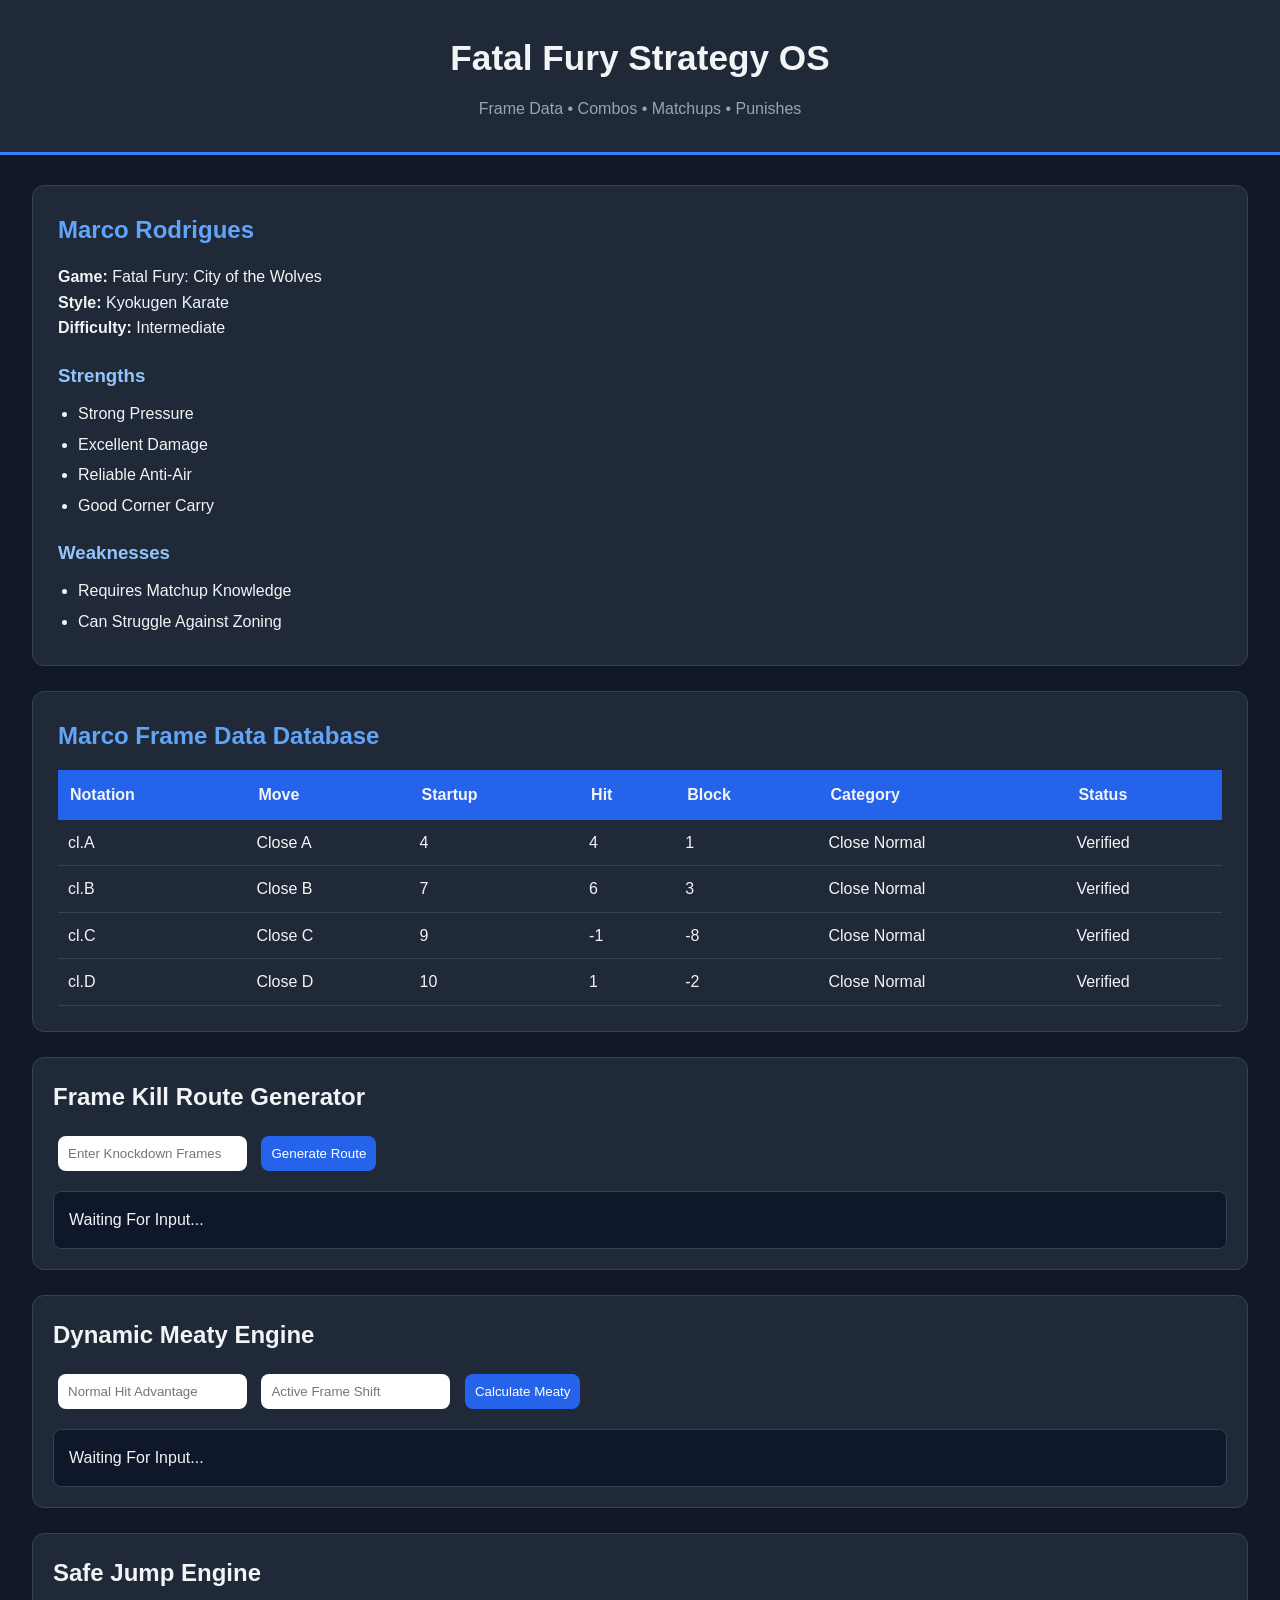
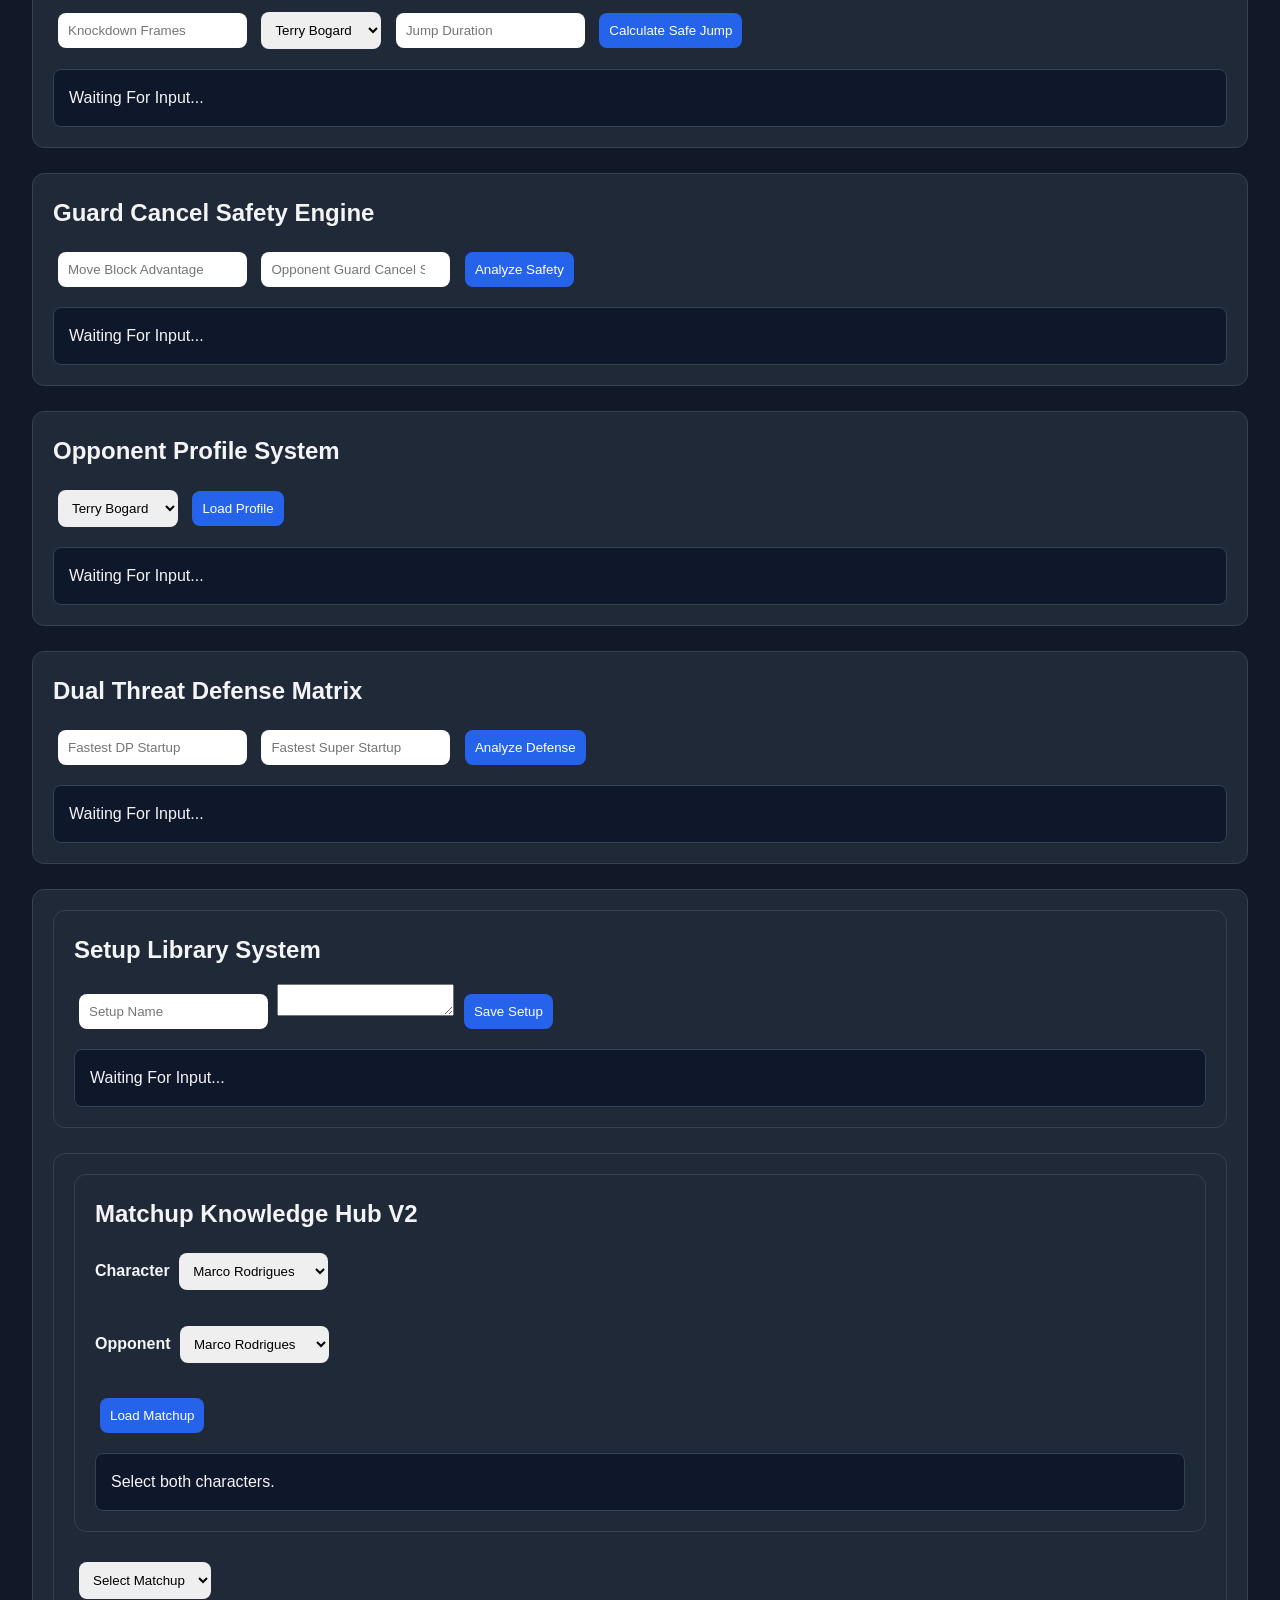
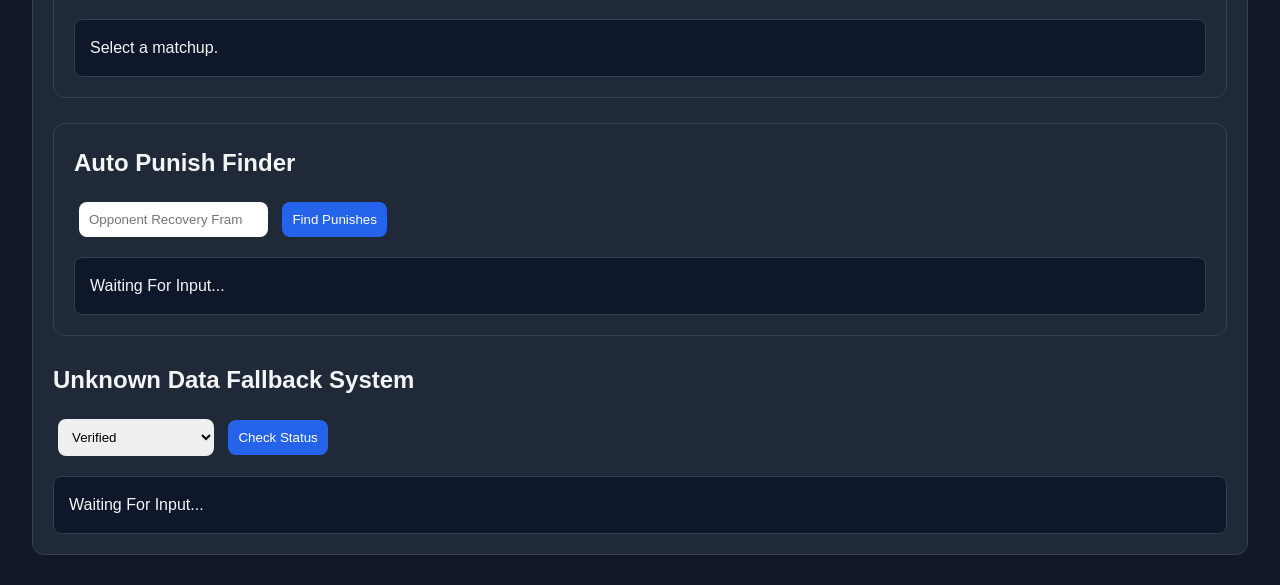
==== index.html @ edb68169 "Update index.html" ====
<!DOCTYPE html>

<html lang="en">

<head>

<meta charset="UTF-8">
<meta name="viewport" content="width=device-width, initial-scale=1.0">

<title>Fatal Fury Strategy OS</title>

<link rel="stylesheet" href="css/style.css">

</head>

<body>

<header class="header">

<h1>Fatal Fury Strategy OS</h1>

<p>Frame Data • Combos • Matchups • Punishes</p>

</header>

<main class="container">

<div id="character-info">
    Loading Character Data...
</div>

<div id="moves-container">
</div>

<!-- FRAME KILL -->

<div class="engine-box">

    <h2>Frame Kill Route Generator</h2>

    <input
        type="number"
        id="knockdownFrames"
        placeholder="Enter Knockdown Frames">

    <button id="frameKillButton">

        Generate Route

    </button>

    <div
        id="frameKillResults"
        class="result-box">

        Waiting For Input...

    </div>

</div>

<!-- MEATY -->

<div class="engine-box">

    <h2>Dynamic Meaty Engine</h2>

    <input
        type="number"
        id="normalAdvantage"
        placeholder="Normal Hit Advantage">

    <input
        type="number"
        id="activeShift"
        placeholder="Active Frame Shift">

    <button id="meatyButton">

        Calculate Meaty

    </button>

    <div
        id="meatyResults"
        class="result-box">

        Waiting For Input...

    </div>

</div>

<!-- SAFE JUMP -->

<div class="engine-box">

    <h2>Safe Jump Engine</h2>

    <input
        type="number"
        id="safeJumpKnockdown"
        placeholder="Knockdown Frames">

    <select id="opponentSelect">

        <option value="Terry Bogard">
            Terry Bogard
        </option>

        <option value="Rock Howard">
            Rock Howard
        </option>

        <option value="Kain Heinlein">
            Kain Heinlein
        </option>

    </select>

    <input
        type="number"
        id="safeJumpDuration"
        placeholder="Jump Duration">

    <button id="safeJumpButton">

        Calculate Safe Jump

    </button>

    <div
        id="safeJumpResults"
        class="result-box">

        Waiting For Input...

    </div>

</div>

<!-- GUARD CANCEL -->

<div class="engine-box">

    <h2>Guard Cancel Safety Engine</h2>

    <input
        type="number"
        id="blockAdvantage"
        placeholder="Move Block Advantage">

    <input
        type="number"
        id="guardCancelStartup"
        placeholder="Opponent Guard Cancel Startup">

    <button id="gcButton">

        Analyze Safety

    </button>

    <div
        id="gcResults"
        class="result-box">

        Waiting For Input...

    </div>

</div>

<!-- OPPONENT PROFILE -->

<div class="engine-box">

    <h2>Opponent Profile System</h2>

    <select id="profileSelect">

        <option value="Terry Bogard">
            Terry Bogard
        </option>

        <option value="Rock Howard">
            Rock Howard
        </option>

        <option value="Kain Heinlein">
            Kain Heinlein
        </option>

    </select>

    <button id="profileButton">

        Load Profile

    </button>

    <div
        id="profileResults"
        class="result-box">

        Waiting For Input...

    </div>

</div>

<!-- DUAL THREAT -->

<div class="engine-box">

    <h2>Dual Threat Defense Matrix</h2>

    <input
        type="number"
        id="dpStartup"
        placeholder="Fastest DP Startup">

    <input
        type="number"
        id="superStartup"
        placeholder="Fastest Super Startup">

    <button id="dualThreatButton">

        Analyze Defense

    </button>

    <div
        id="dualThreatResults"
        class="result-box">

        Waiting For Input...

    </div>

</div>

<!-- FALLBACK -->

<div class="engine-box">

    <div class="engine-box">

    <h2>Setup Library System</h2>

    <input
        type="text"
        id="setupName"
        placeholder="Setup Name">

    <textarea
        id="setupNotes"
        placeholder="Setup Notes">
    </textarea>

    <button id="saveSetupButton">

        Save Setup

    </button>

    <div
        id="setupResults"
        class="result-box">

        Waiting For Input...

    </div>

</div>

<div class="engine-box">

    <div class="engine-box">      <h2>Matchup Knowledge Hub V2</h2>      <label><strong>Character</strong></label>      <select id="character-select"></select>      <br><br>      <label><strong>Opponent</strong></label>      <select id="opponent-select"></select>      <br><br>      <button id="load-matchup">          Load Matchup      </button>      <div         id="matchup-content"         class="result-box">          Select both characters.      </div>  </div>

    <select id="matchup-select">

        <option value="">
            Select Matchup
        </option>

        <option value="marco-vs-kain">
            Marco vs Kain
        </option>

    </select>

    <div
        id="matchup-content"
        class="result-box">

        Select a matchup.

    </div>

</div>
<div class="engine-box">

<h2>Auto Punish Finder</h2>

<input
type="number"
id="punishStartup"
placeholder="Opponent Recovery Frames">

<button id="punishButton">

Find Punishes

</button>

<div
id="punishResults"
class="result-box">

Waiting For Input...

</div>

</div>
<h2>Unknown Data Fallback System</h2>

    <select id="verificationSelect">

        <option value="Verified">
            Verified
        </option>

        <option value="Community Verified">
            Community Verified
        </option>

        <option value="Estimated">
            Estimated
        </option>

        <option value="Unknown">
            Unknown
        </option>

    </select>

    <button id="fallbackButton">

        Check Status

    </button>

    <div
        id="fallbackResults"
        class="result-box">

        Waiting For Input...

    </div>

</div>

</main>

<script src="js/database.js"></script>

<script src="js/moves.js"></script>

<script src="js/framekill.js"></script>

<script src="js/meaty.js"></script>

<script src="js/safejump.js"></script>

<script src="js/guardcancel.js"></script>

<script src="js/fallback.js"></script>

<script src="js/opponents.js"></script>

<script src="js/profile.js"></script>

<script src="js/profile-engine.js"></script>

<script src="js/dualthreat.js"></script>
<script src="js/setuplibrary.js"></script>
<script src="js/engine-manager.js"></script>
<script src="js/autopunish.js"></script>

<script src="js/app.js"></script>

</body>
</html>
---- css/style.css ----
* {
    margin: 0;
    padding: 0;
    box-sizing: border-box;
}

body {
    font-family: Arial, Helvetica, sans-serif;
    background: #111827;
    color: #f3f4f6;
    line-height: 1.6;
}

.header {
    background: #1f2937;
    text-align: center;
    padding: 30px;
    border-bottom: 3px solid #3b82f6;
}

.header h1 {
    font-size: 2.2rem;
    margin-bottom: 10px;
}

.header p {
    color: #9ca3af;
}

.container {
    width: 95%;
    max-width: 1400px;
    margin: 30px auto;
}

.card {
    background: #1f2937;
    padding: 25px;
    border-radius: 12px;
    margin-bottom: 25px;
    border: 1px solid #374151;
}

.card h2 {
    margin-bottom: 15px;
    color: #60a5fa;
}

.card h3 {
    margin-top: 20px;
    margin-bottom: 10px;
    color: #93c5fd;
}

.card ul {
    padding-left: 20px;
}

.card li {
    margin-bottom: 5px;
}

table {
    width: 100%;
    border-collapse: collapse;
    margin-top: 15px;
}

thead {
    background: #2563eb;
}

th {
    padding: 12px;
    text-align: left;
}

td {
    padding: 10px;
    border-bottom: 1px solid #374151;
}

tr:hover {
    background: #2a3649;
}

.section-title {
    font-size: 1.5rem;
    margin-bottom: 15px;
    color: #60a5fa;
}

.engine-box {
    background: #1f2937;
    border: 1px solid #374151;
    border-radius: 12px;
    padding: 20px;
    margin-bottom: 25px;
}

.engine-box h2 {
    margin-bottom: 15px;
}

input,
select,
button {
    padding: 10px;
    border-radius: 8px;
    border: none;
    margin: 5px;
}

button {
    background: #2563eb;
    color: white;
    cursor: pointer;
}

button:hover {
    background: #1d4ed8;
}

.result-box {
    margin-top: 15px;
    padding: 15px;
    border-radius: 8px;
    background: #0f172a;
    border: 1px solid #334155;
}

.footer {
    text-align: center;
    padding: 25px;
    color: #9ca3af;
}

#matchup-content {

    margin-top: 15px;

}

#matchup-content h3 {

    margin-bottom: 10px;

}

#matchup-content h4 {

    margin-top: 15px;
    margin-bottom: 5px;

}

#matchup-content ul {

    padding-left: 20px;

}

/* ============================= */
/* MATCHUP HUB V3 */
/* ============================= */

.matchup-card{
    background:#1f1f1f;
    border:2px solid #c89b3c;
    border-radius:12px;
    padding:20px;
    margin-top:20px;
    color:white;
}

.matchup-title{
    text-align:center;
    font-size:28px;
    font-weight:bold;
    margin-bottom:10px;
}

.difficulty-badge{
    display:inline-block;
    padding:8px 16px;
    border-radius:20px;
    font-weight:bold;
    margin:15px 0;
    background:#b8860b;
    color:white;
}

.matchup-section{
    background:#2b2b2b;
    border-left:5px solid #c89b3c;
    margin:15px 0;
    padding:15px;
    border-radius:8px;
}

.matchup-section h3{
    margin-top:0;
    color:#ffd54f;
}

.matchup-section ul{
    margin:0;
    padding-left:20px;
}

.matchup-section li{
    margin:6px 0;
}
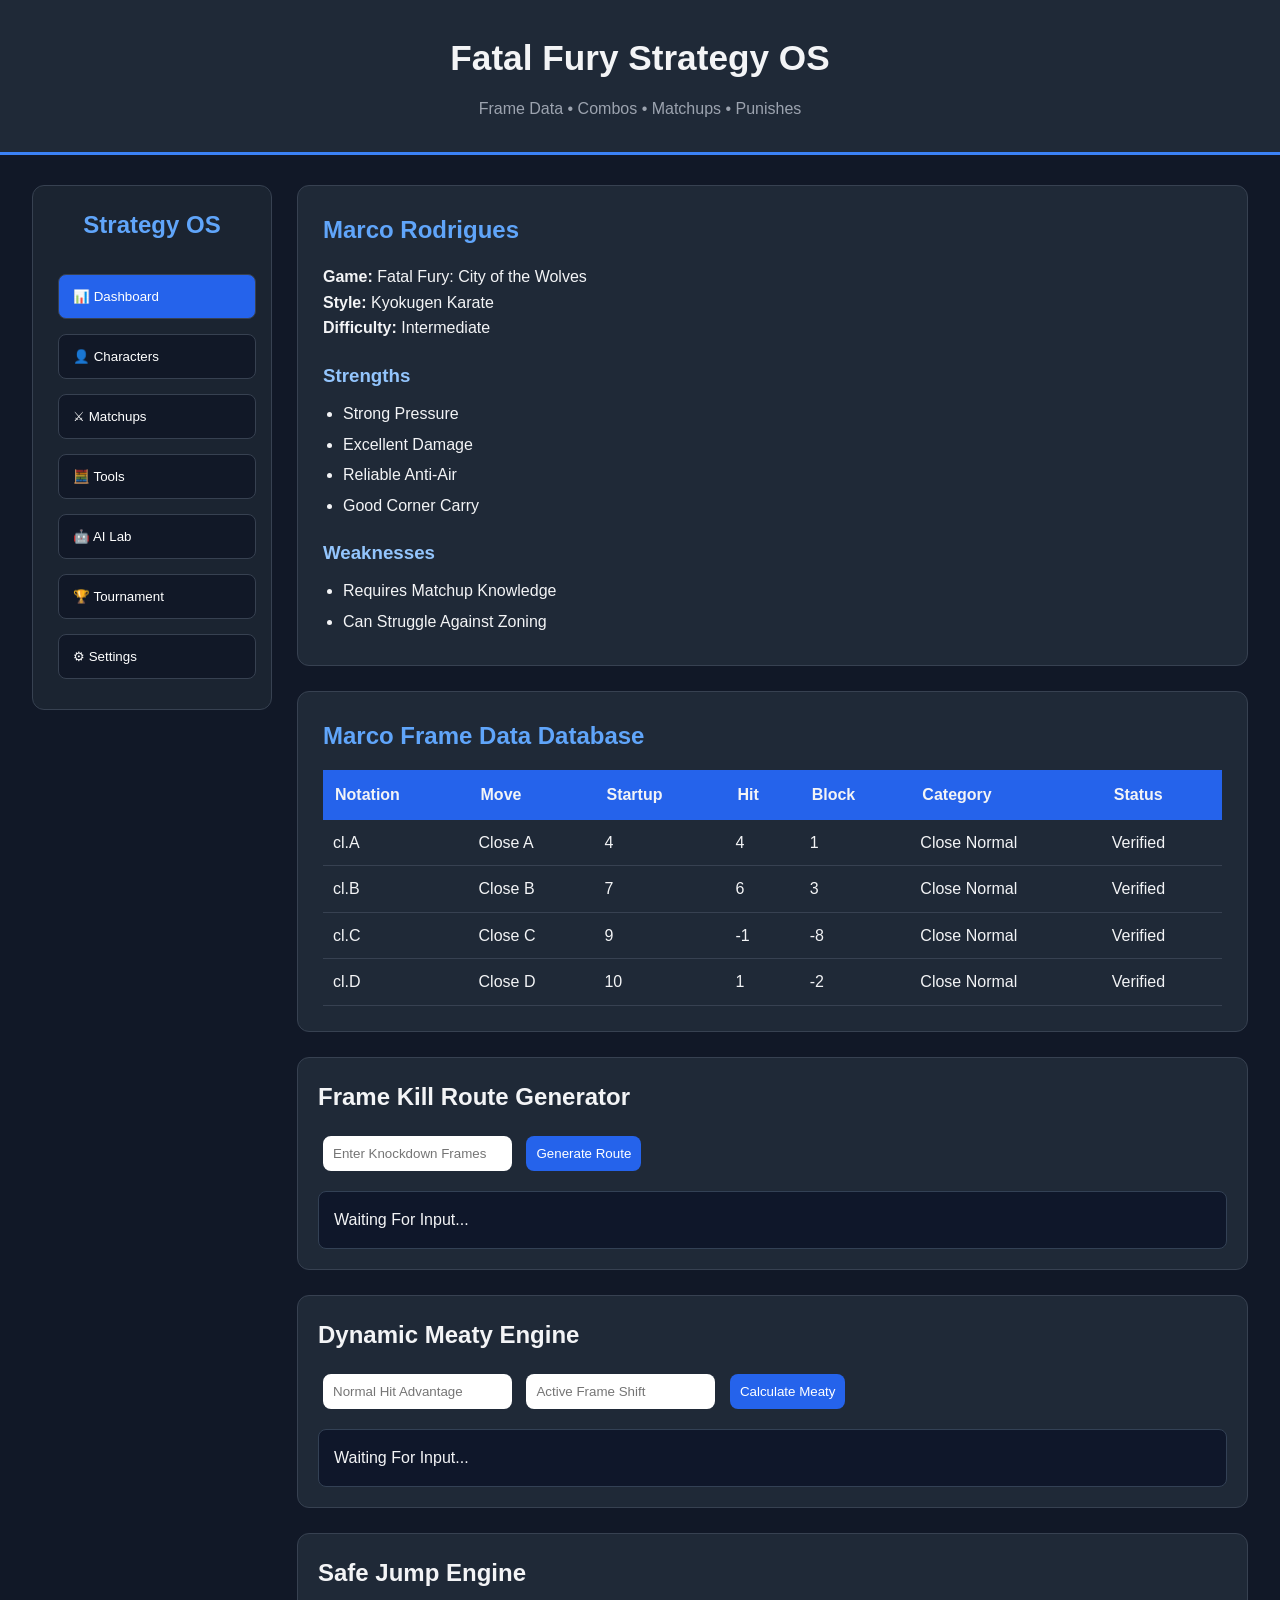
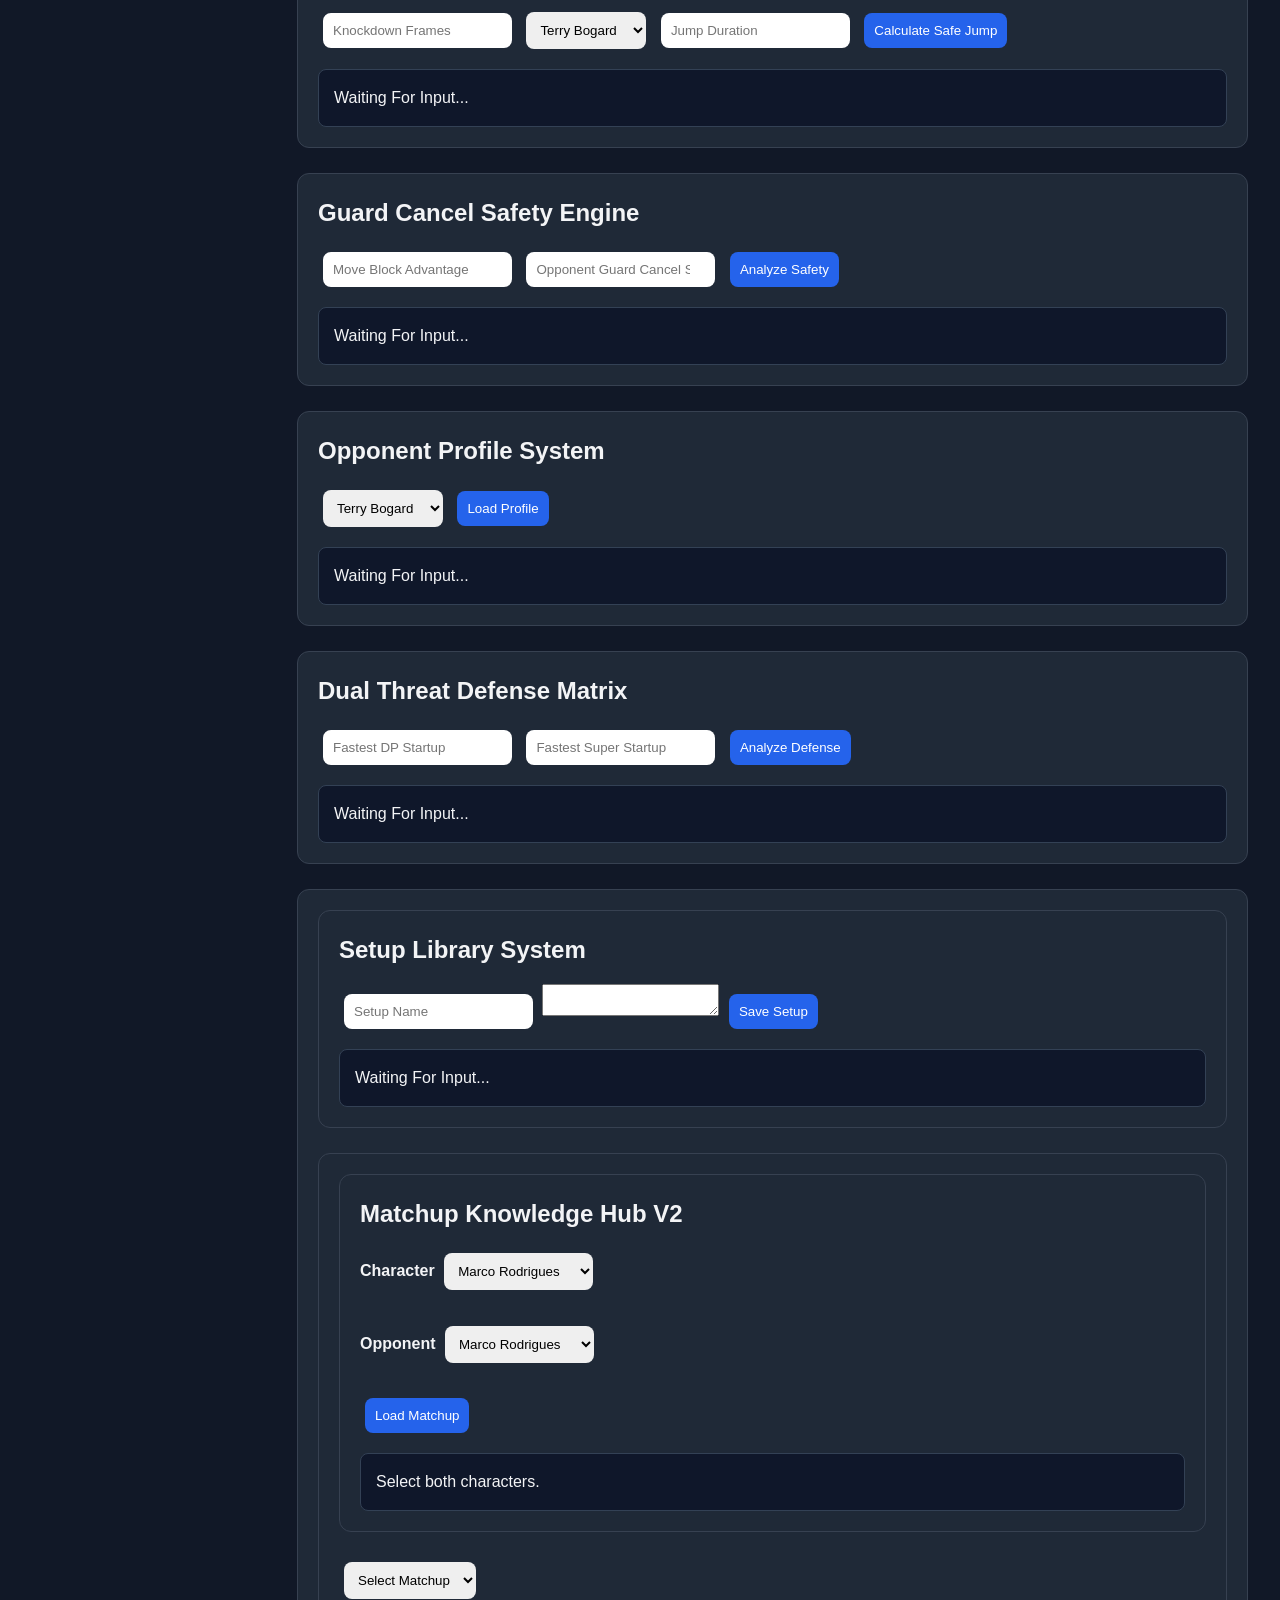
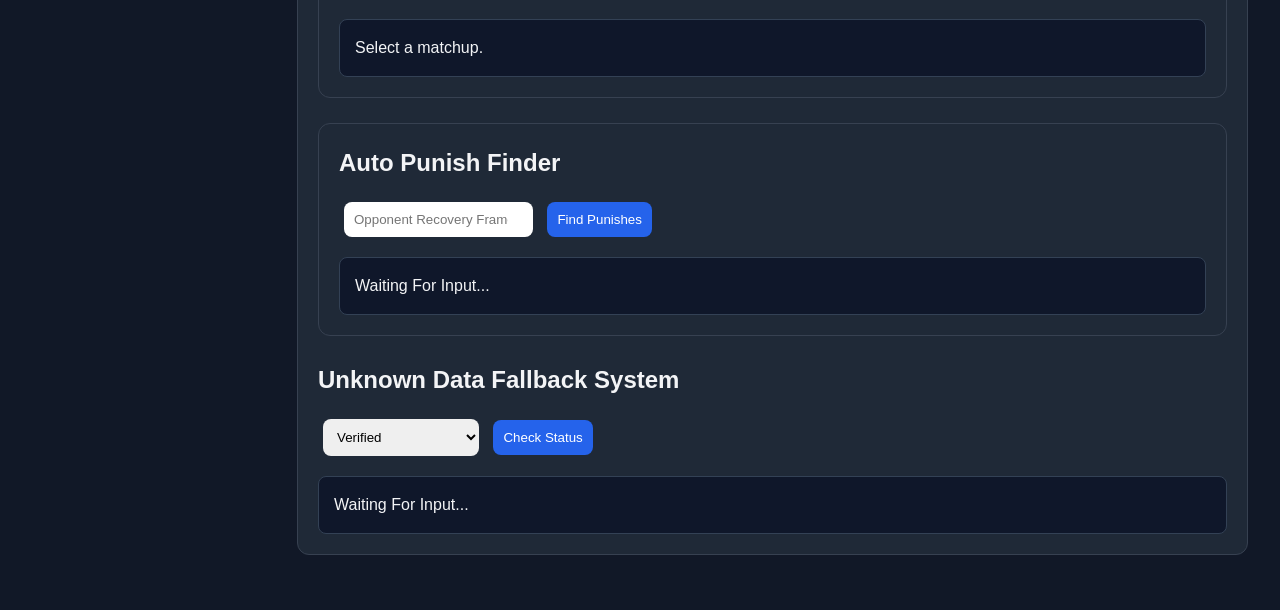
==== commit 7089bc5e: "save chnages" ====
--- a/index.html
+++ b/index.html
@@ -24,6 +24,66 @@
 </header>
 
 <main class="container">
+
+<div class="app-layout">
+
+    <aside class="sidebar">
+
+        <div class="logo">
+
+            <h2>Strategy OS</h2>
+
+        </div>
+
+        <nav>
+
+            <button class="nav-btn active">
+
+                📊 Dashboard
+
+            </button>
+
+            <button class="nav-btn">
+
+                👤 Characters
+
+            </button>
+
+            <button class="nav-btn">
+
+                ⚔ Matchups
+
+            </button>
+
+            <button class="nav-btn">
+
+                🧮 Tools
+
+            </button>
+
+            <button class="nav-btn">
+
+                🤖 AI Lab
+
+            </button>
+
+            <button class="nav-btn">
+
+                🏆 Tournament
+
+            </button>
+
+            <button class="nav-btn">
+
+                ⚙ Settings
+
+            </button>
+
+        </nav>
+
+    </aside>
+
+    <section class="workspace">
 
 <div id="character-info">
     Loading Character Data...
@@ -362,6 +422,10 @@
 
 </div>
 
+    </section>
+
+</div>
+
 </main>
 
 <script src="js/database.js"></script>
--- a/css/style.css
+++ b/css/style.css
@@ -211,3 +211,91 @@
 .matchup-section li{
     margin:6px 0;
 }
+
+/* =======================================
+   STRATEGY OS LAYOUT
+======================================= */
+
+.app-layout{
+
+display:flex;
+
+gap:25px;
+
+align-items:flex-start;
+
+}
+
+.sidebar{
+
+width:240px;
+
+background:#1b2431;
+
+border-radius:12px;
+
+padding:20px;
+
+border:1px solid #374151;
+
+position:sticky;
+
+top:20px;
+
+}
+
+.logo{
+
+text-align:center;
+
+margin-bottom:25px;
+
+}
+
+.logo h2{
+
+color:#60a5fa;
+
+}
+
+.nav-btn{
+
+width:100%;
+
+padding:14px;
+
+margin-bottom:10px;
+
+background:#111827;
+
+color:white;
+
+border:1px solid #374151;
+
+border-radius:8px;
+
+cursor:pointer;
+
+text-align:left;
+
+transition:.25s;
+
+}
+
+.nav-btn:hover{
+
+background:#2563eb;
+
+}
+
+.nav-btn.active{
+
+background:#2563eb;
+
+}
+
+.workspace{
+
+flex:1;
+
+}
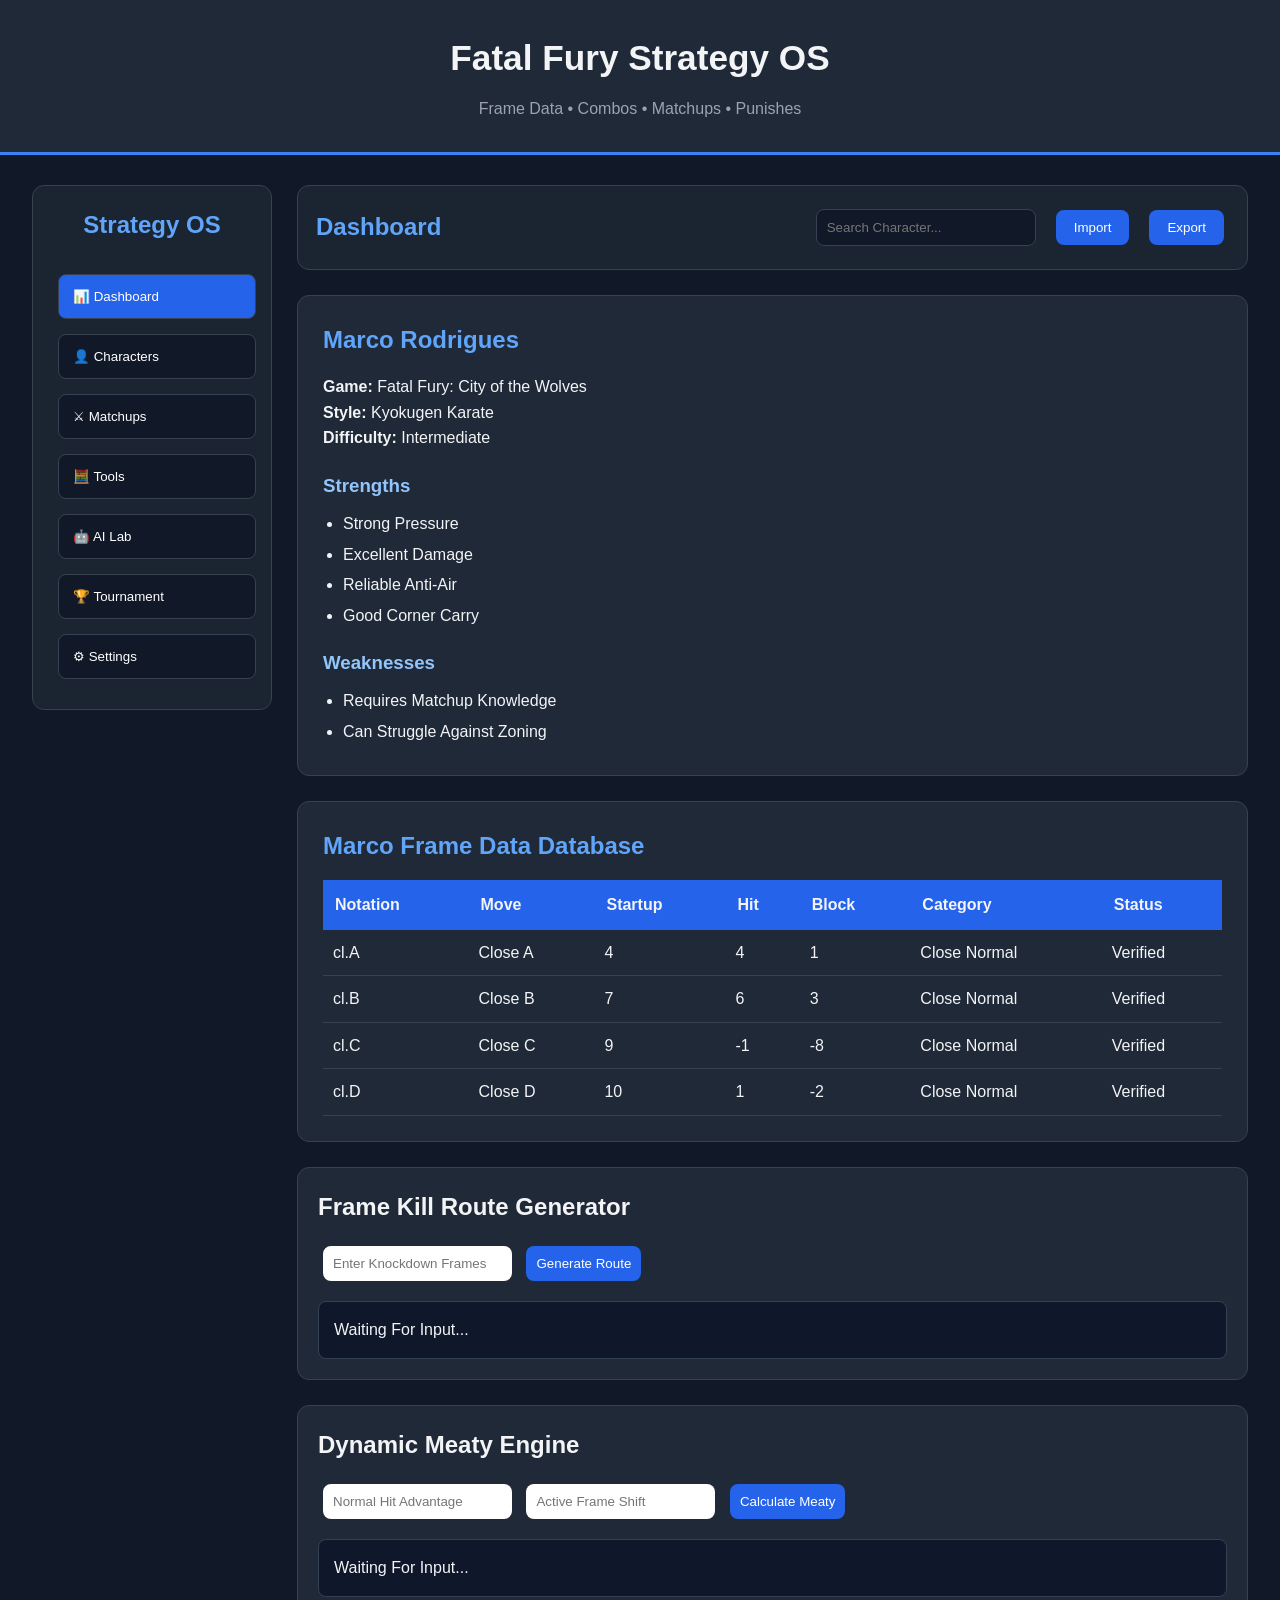
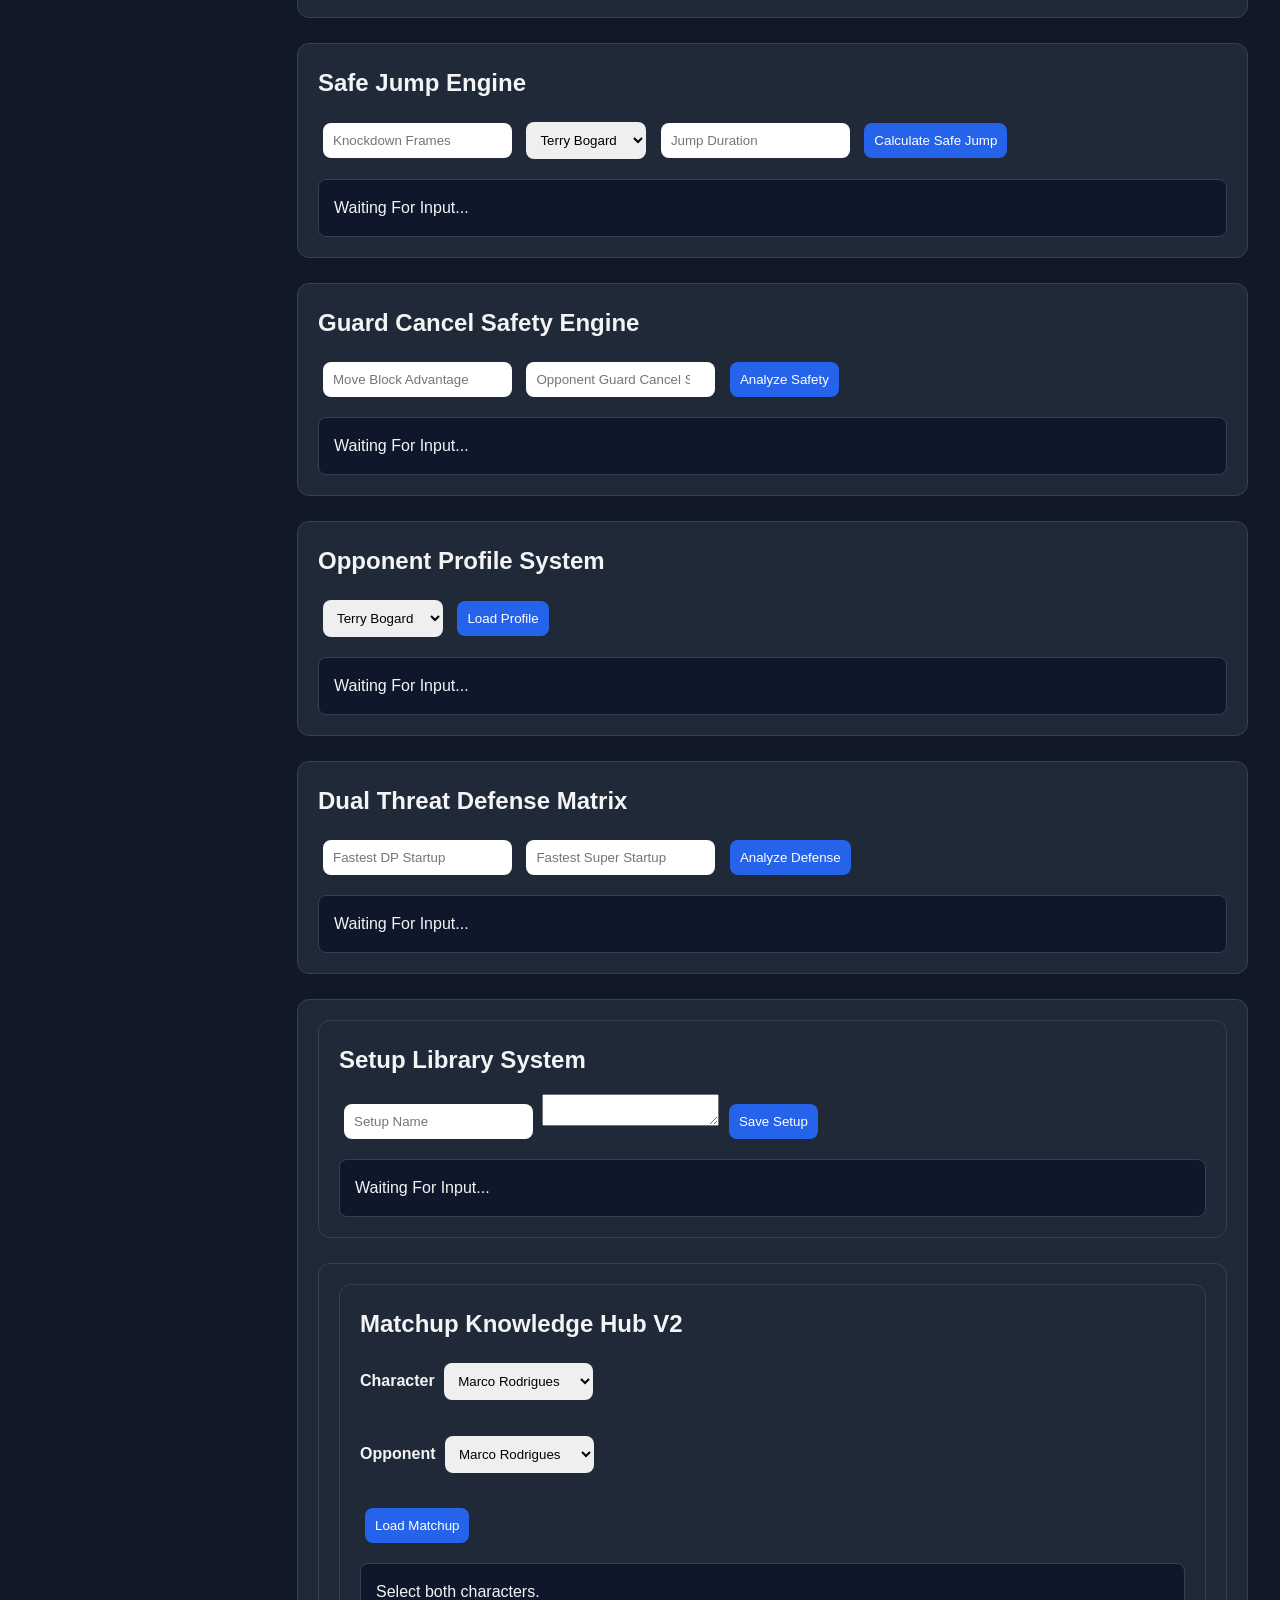
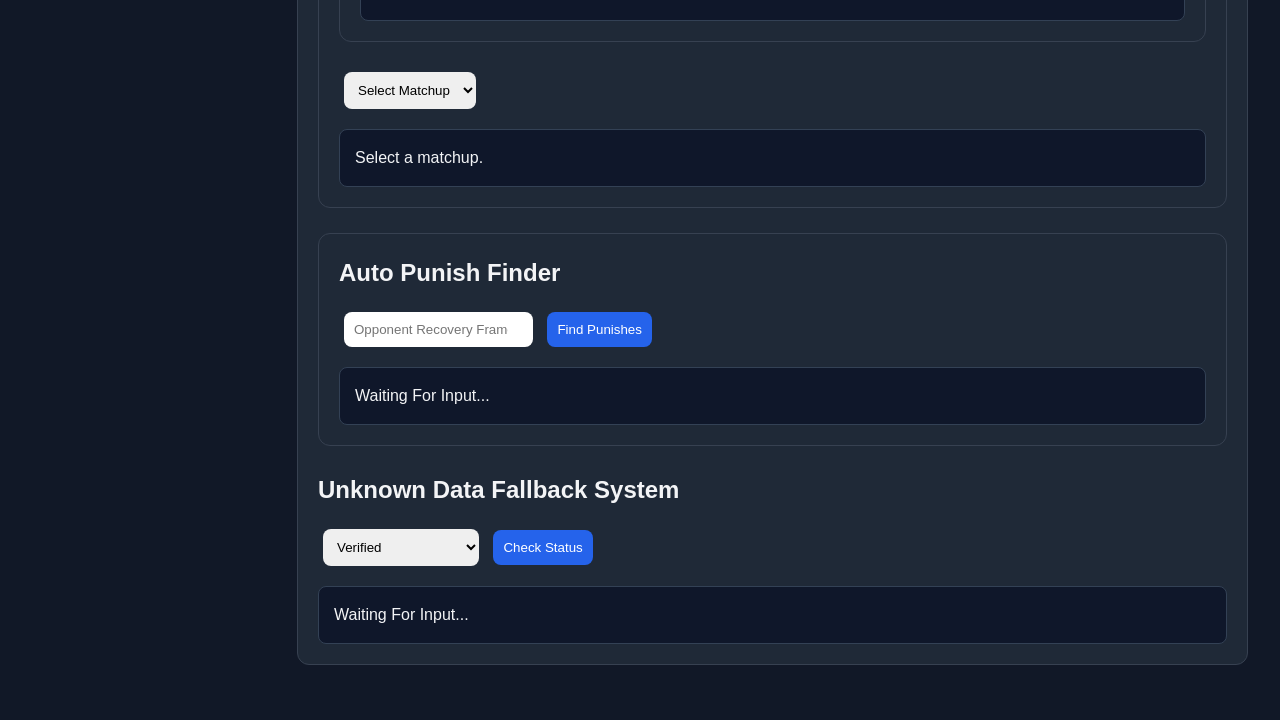
==== commit e6e65cf9: "save chnages" ====
--- a/index.html
+++ b/index.html
@@ -84,6 +84,36 @@
     </aside>
 
     <section class="workspace">
+
+<div class="topbar">
+
+    <div class="topbar-left">
+
+        <h2>Dashboard</h2>
+
+    </div>
+
+    <div class="topbar-right">
+
+        <input
+            type="text"
+            placeholder="Search Character...">
+
+        <button>
+
+            Import
+
+        </button>
+
+        <button>
+
+            Export
+
+        </button>
+
+    </div>
+
+</div>
 
 <div id="character-info">
     Loading Character Data...
--- a/css/style.css
+++ b/css/style.css
@@ -299,3 +299,61 @@
 flex:1;
 
 }
+
+/* ======================================
+   TOP BAR
+====================================== */
+
+.topbar{
+
+display:flex;
+
+justify-content:space-between;
+
+align-items:center;
+
+background:#1b2431;
+
+padding:18px;
+
+border-radius:12px;
+
+margin-bottom:25px;
+
+border:1px solid #374151;
+
+}
+
+.topbar-left h2{
+
+color:#60a5fa;
+
+}
+
+.topbar-right{
+
+display:flex;
+
+gap:10px;
+
+align-items:center;
+
+}
+
+.topbar-right input{
+
+width:220px;
+
+background:#111827;
+
+color:white;
+
+border:1px solid #374151;
+
+}
+
+.topbar-right button{
+
+padding:10px 18px;
+
+}
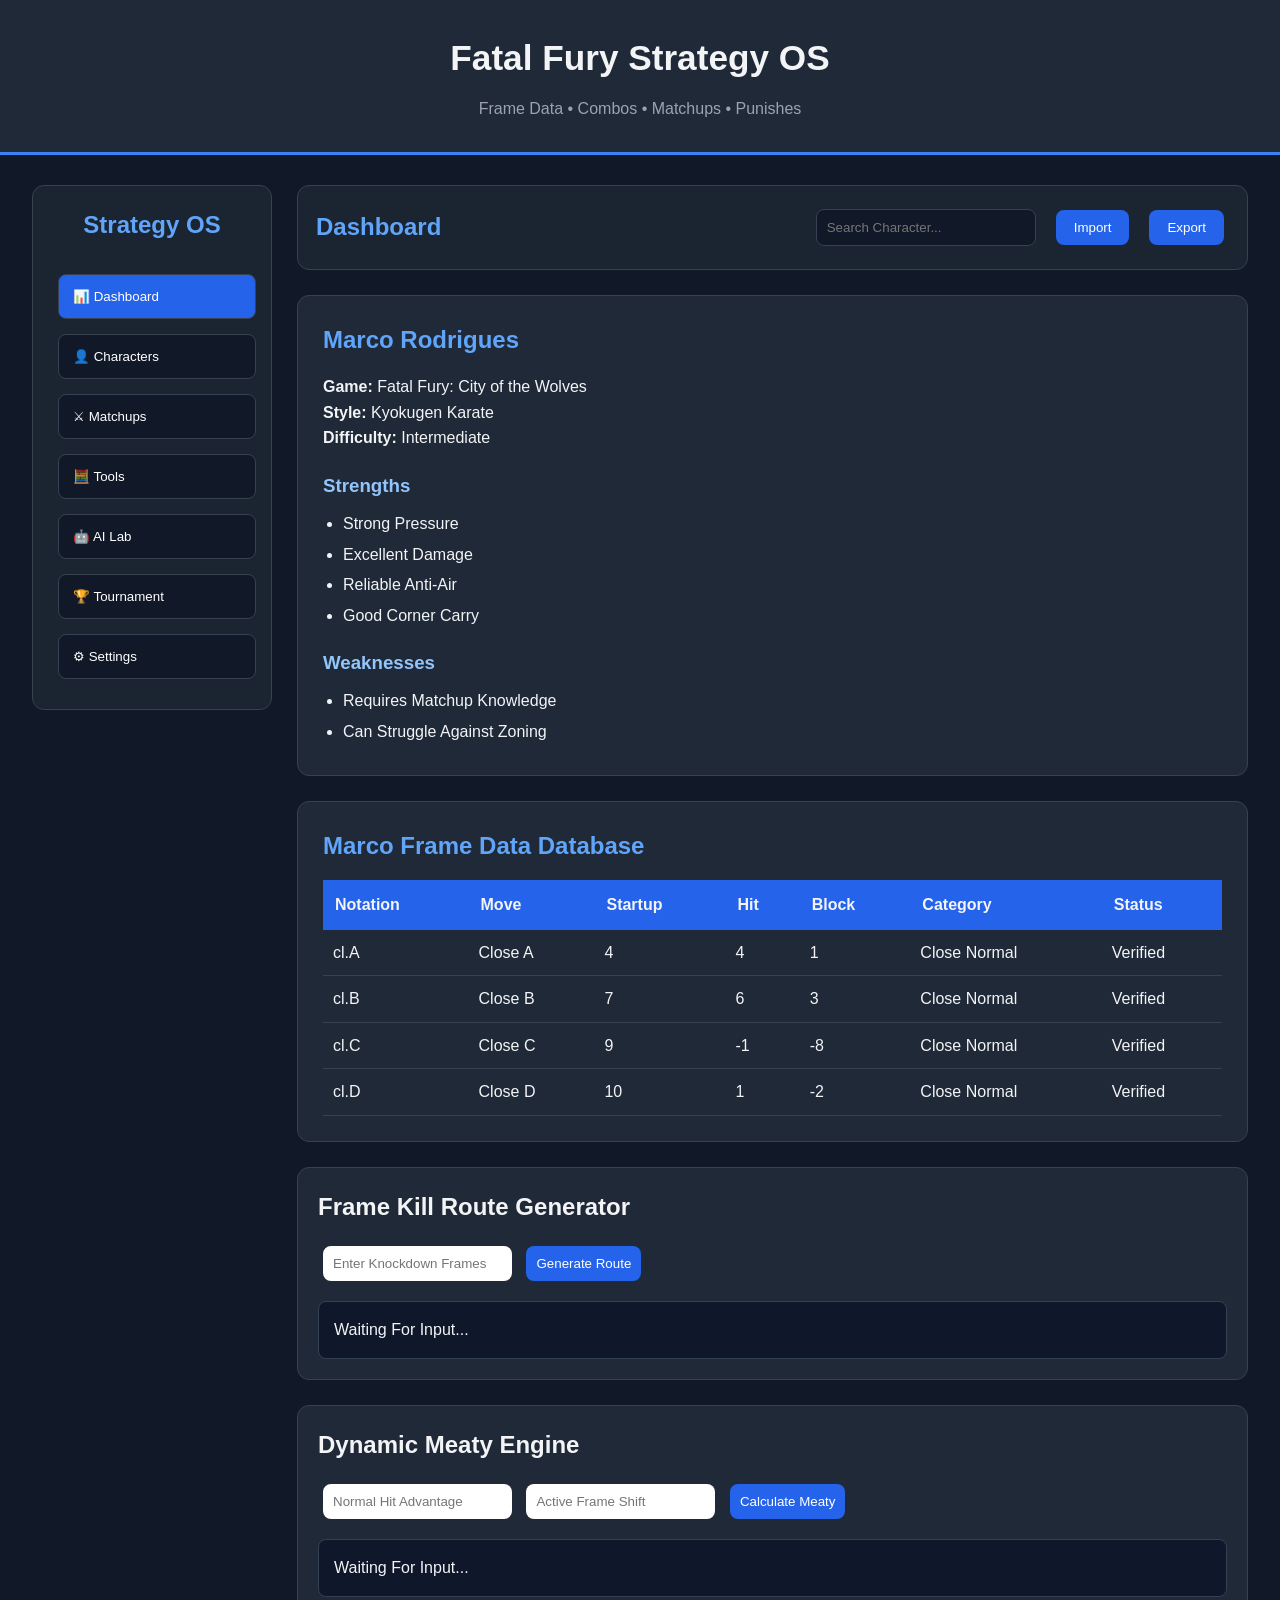
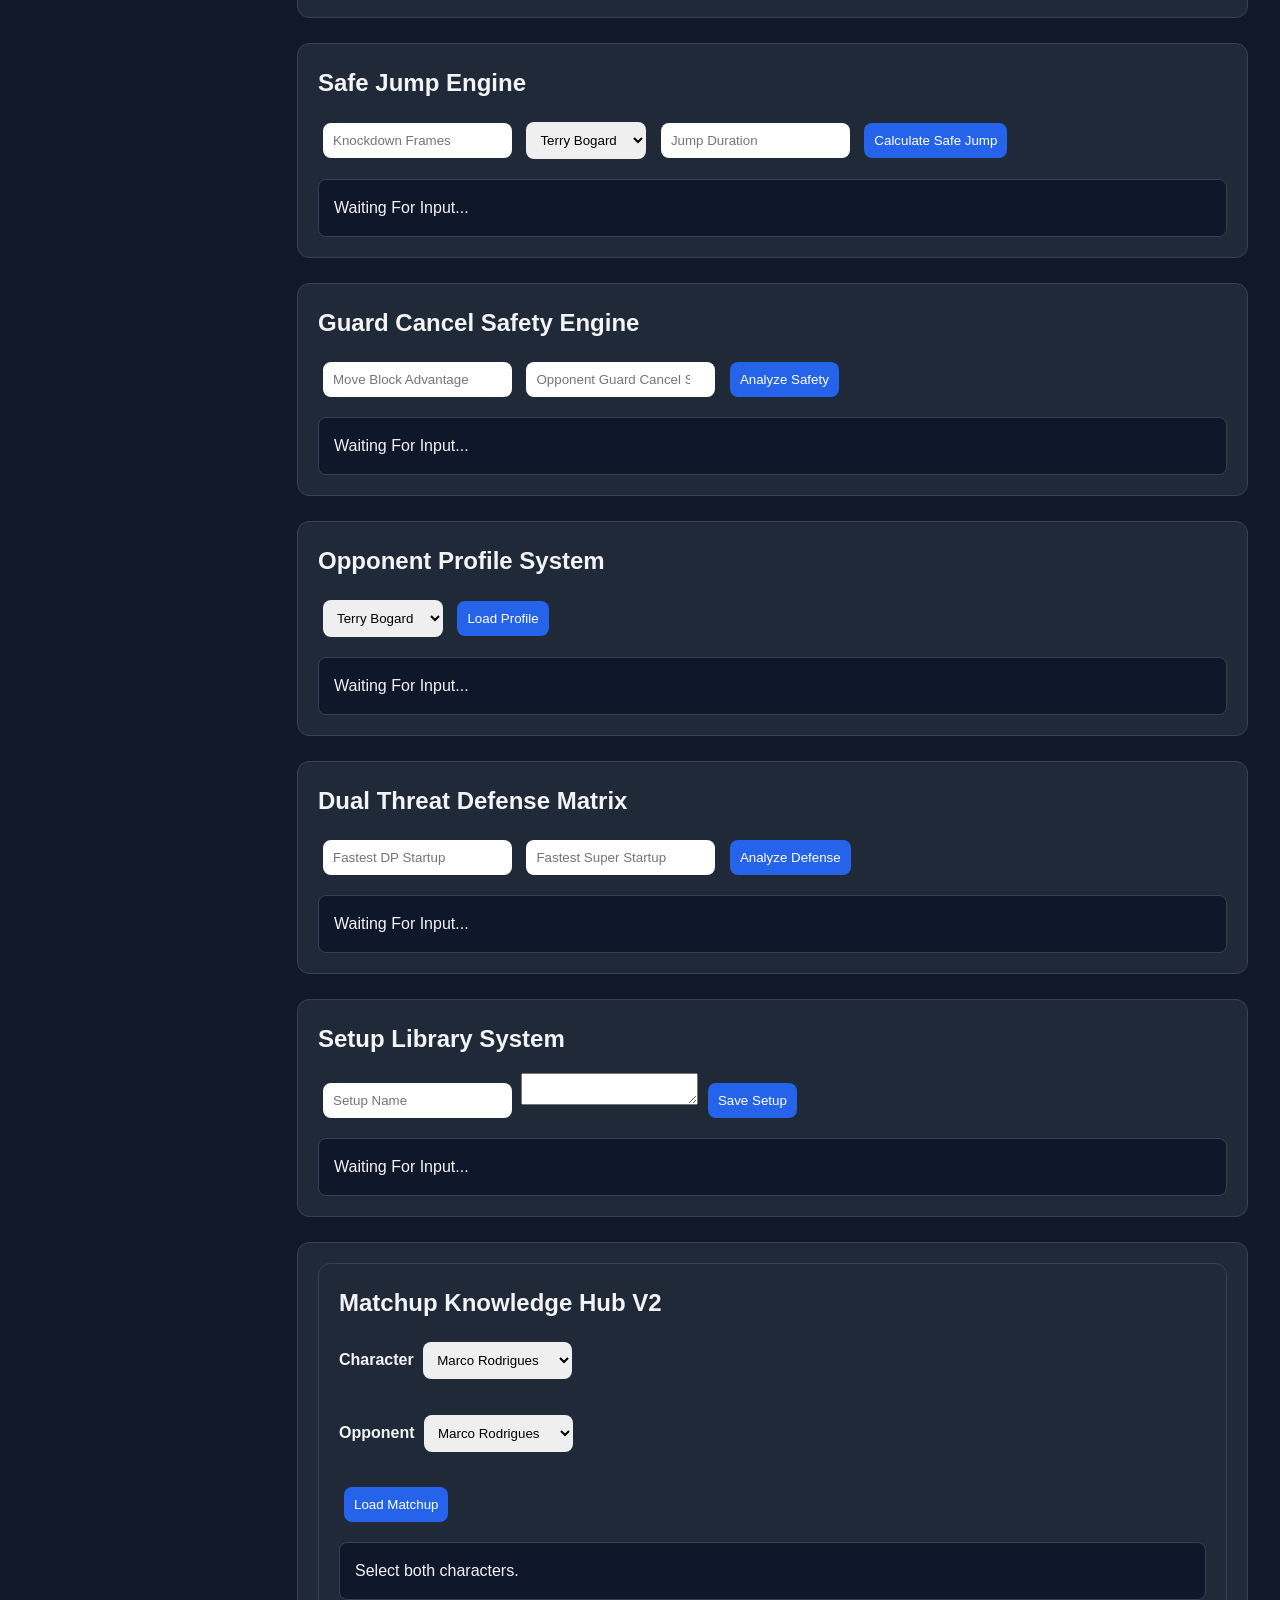
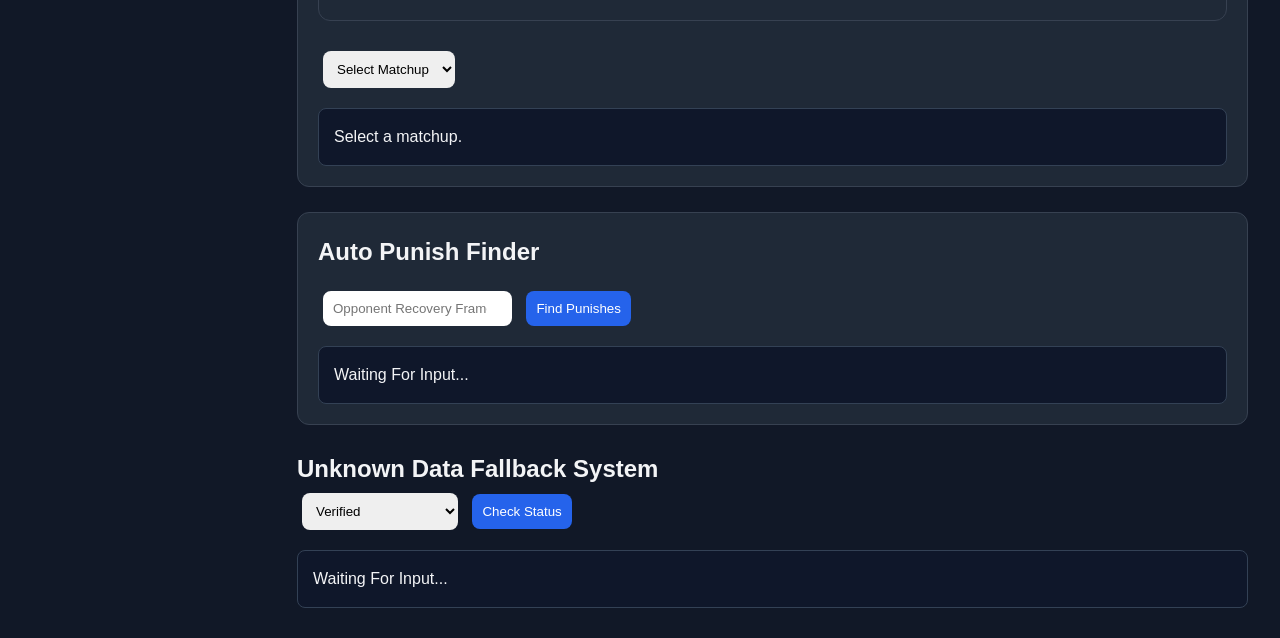
==== commit 95d0e842: "save changes" ====
--- a/index.html
+++ b/index.html
@@ -83,6 +83,7 @@
 
     </aside>
 
+    
     <section class="workspace">
 
 <div class="topbar">
@@ -334,8 +335,6 @@
 <!-- FALLBACK -->
 
 <div class="engine-box">
-
-    <div class="engine-box">
 
     <h2>Setup Library System</h2>
 
--- a/css/style.css
+++ b/css/style.css
@@ -357,3 +357,107 @@
 padding:10px 18px;
 
 }
+
+/* ======================================
+   CHARACTER DASHBOARD
+====================================== */
+
+.character-grid{
+
+display:grid;
+
+grid-template-columns:300px 1fr;
+
+gap:25px;
+
+margin-bottom:25px;
+
+}
+
+.character-profile{
+
+background:#1b2431;
+
+border:1px solid #374151;
+
+border-radius:12px;
+
+padding:20px;
+
+text-align:center;
+
+}
+
+.character-profile img{
+
+width:180px;
+
+height:180px;
+
+border-radius:10px;
+
+object-fit:cover;
+
+border:3px solid #2563eb;
+
+margin-bottom:15px;
+
+}
+
+.character-profile h2{
+
+margin-bottom:10px;
+
+color:#60a5fa;
+
+}
+
+.badge{
+
+display:inline-block;
+
+padding:6px 14px;
+
+background:#2563eb;
+
+border-radius:20px;
+
+margin-top:10px;
+
+font-size:14px;
+
+font-weight:bold;
+
+}
+
+.character-details{
+
+background:#1b2431;
+
+border:1px solid #374151;
+
+border-radius:12px;
+
+padding:20px;
+
+}
+
+.character-details h3{
+
+margin-bottom:15px;
+
+color:#60a5fa;
+
+}
+
+.info-row{
+
+display:flex;
+
+justify-content:space-between;
+
+padding:10px 0;
+
+border-bottom:1px solid #374151;
+
+}
